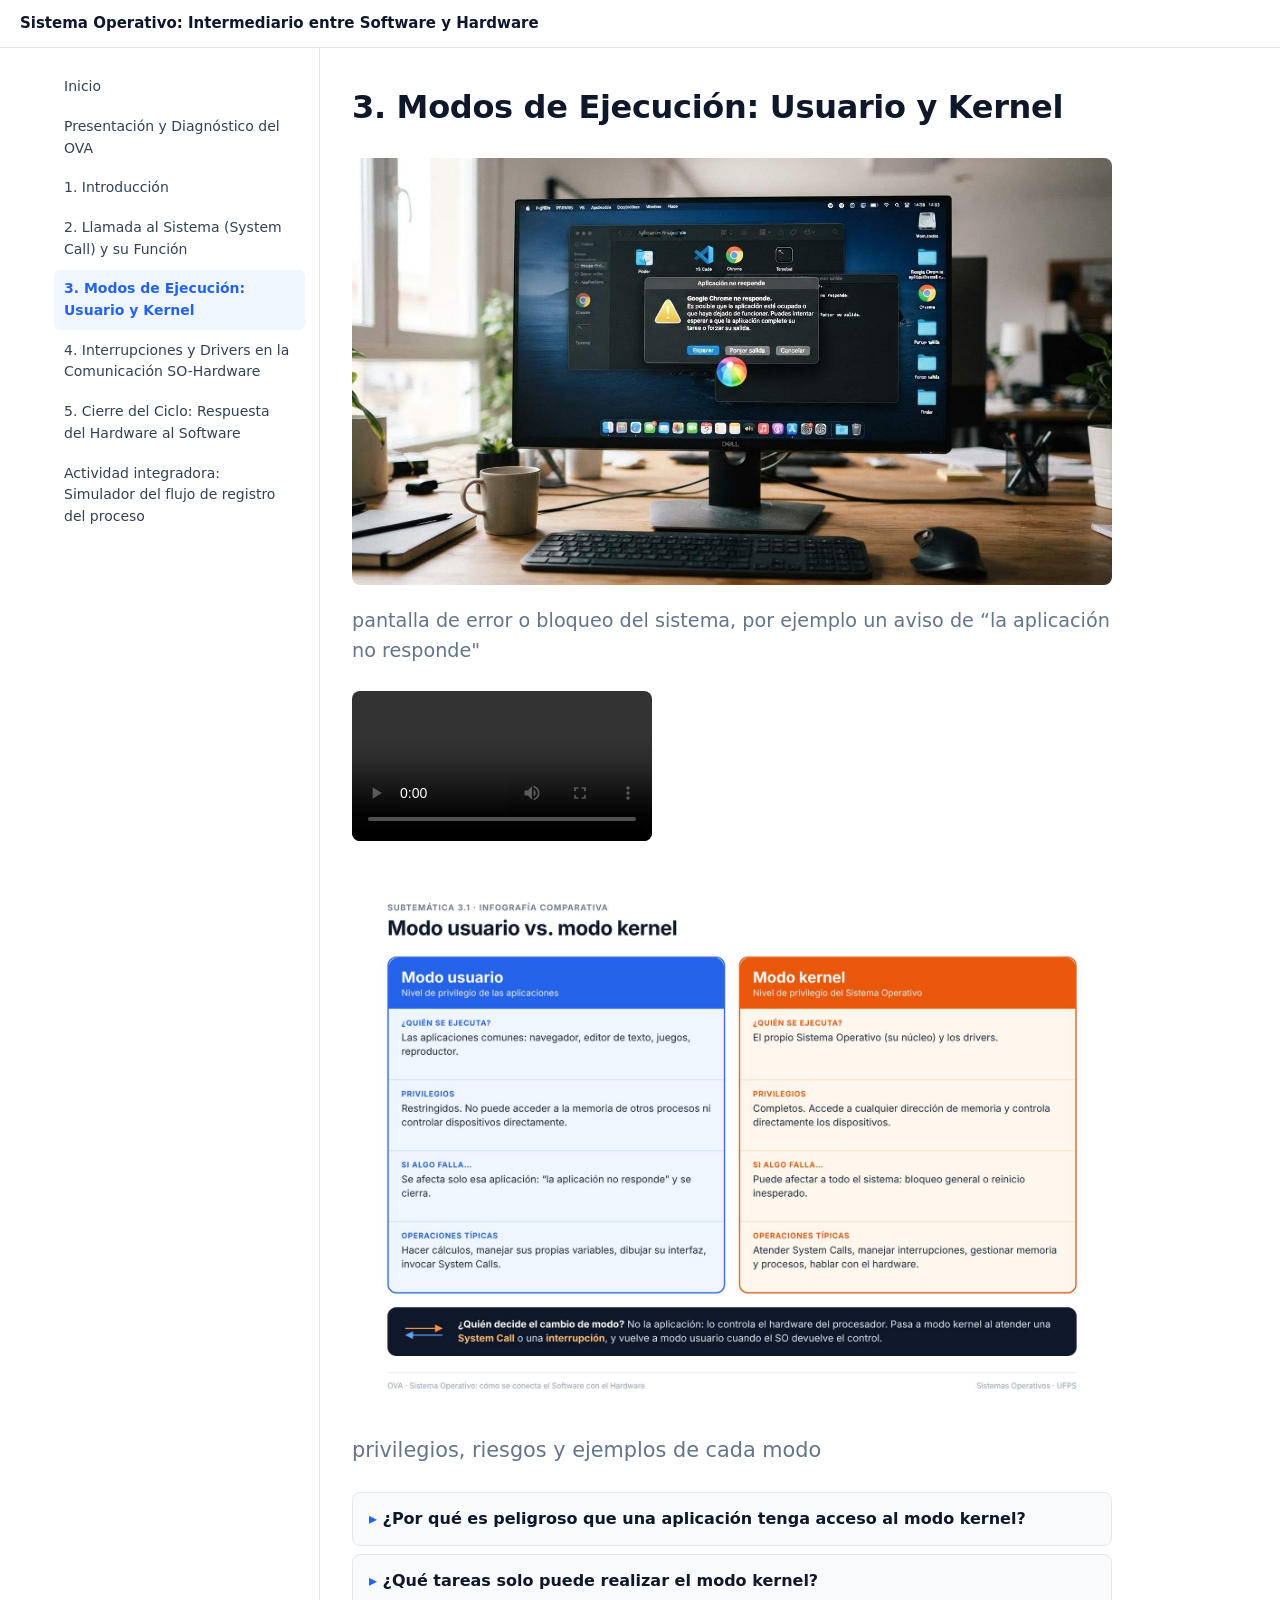
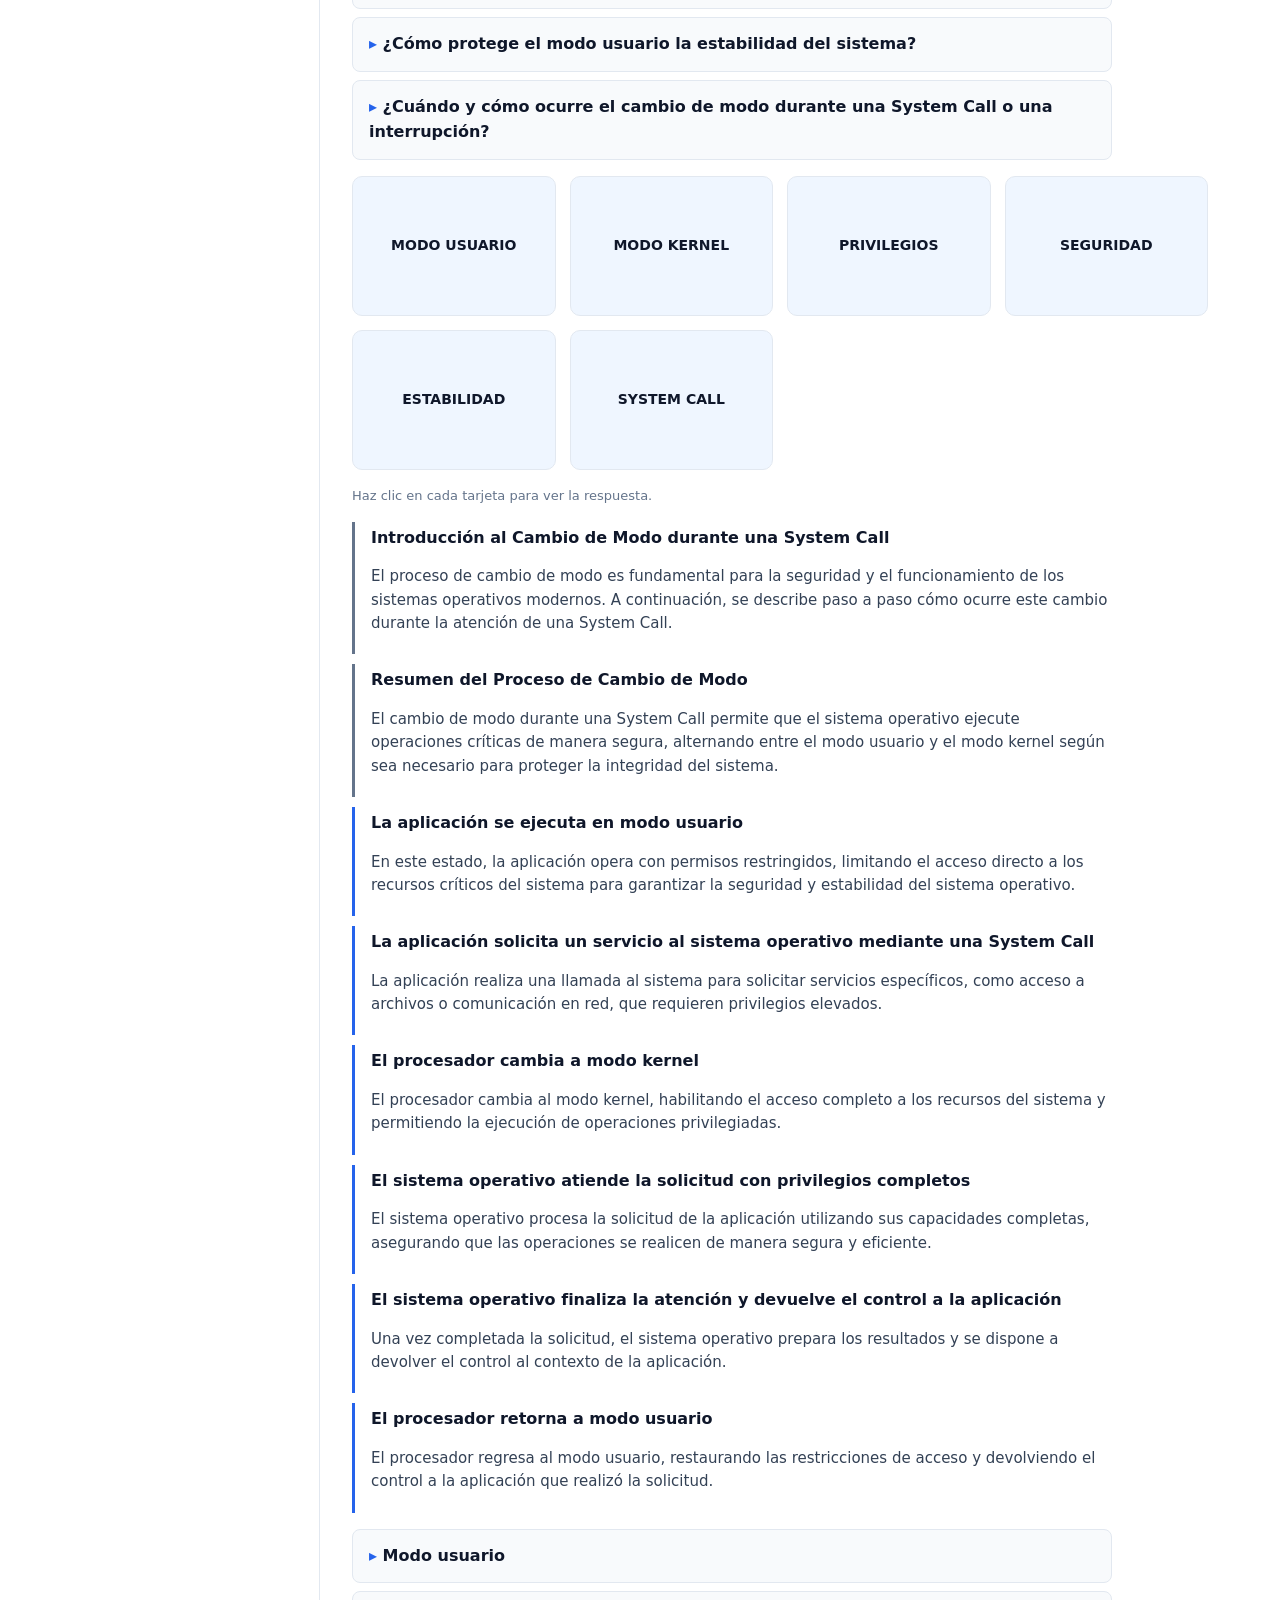
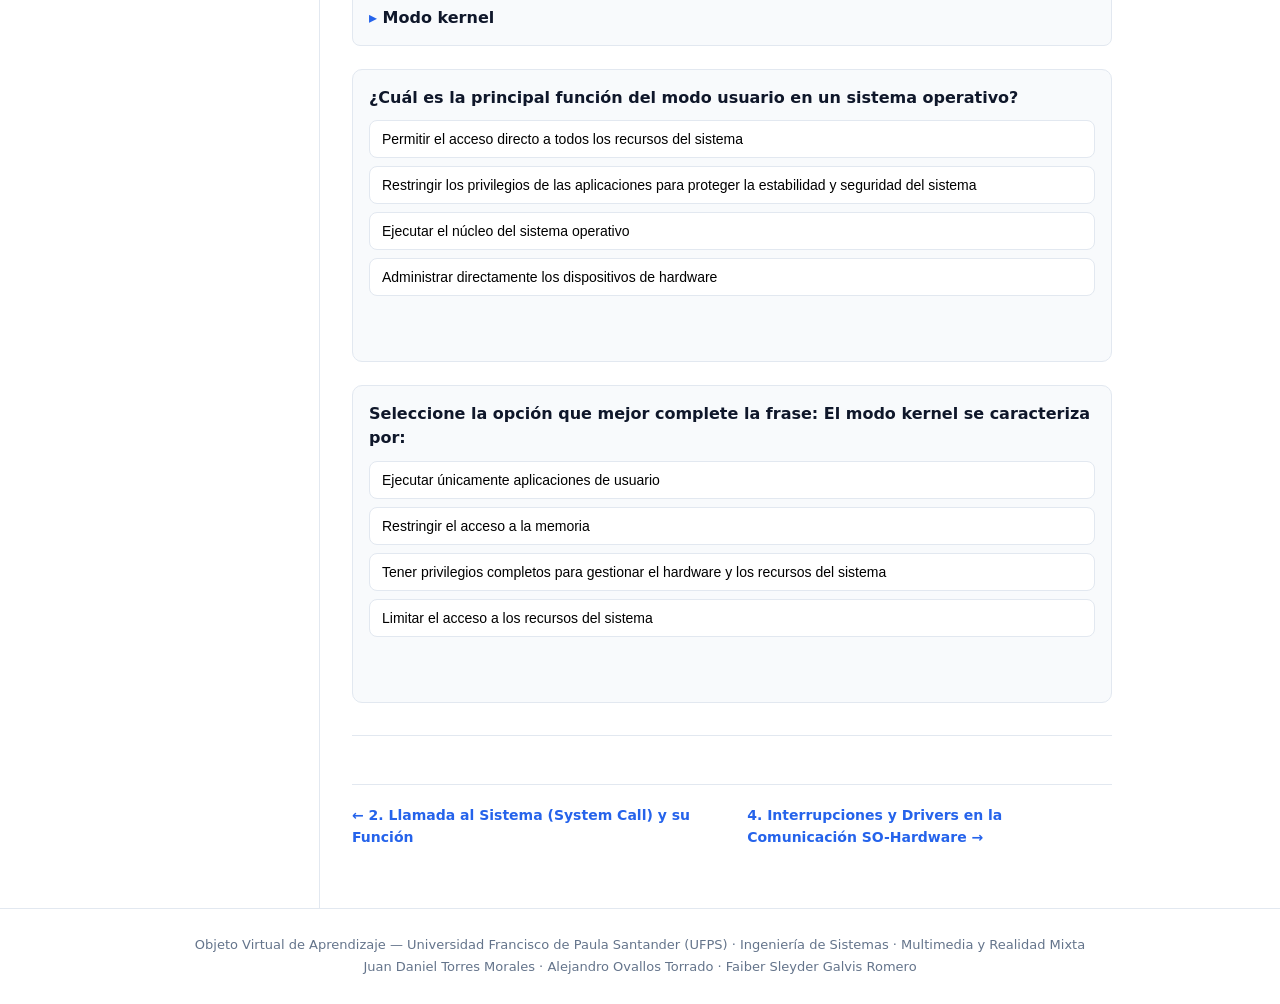
==== 03-3-modos-de-ejecuci-n-usuario-y-kernel.html @ 34ed901c "Add files via upload" ====
<!doctype html>
<html lang="es">
<head>
<meta charset="utf-8">
<meta name="viewport" content="width=device-width, initial-scale=1">
<title>3. Modos de Ejecución: Usuario y Kernel — Sistema Operativo: Intermediario entre Software y Hardware</title>
<link rel="stylesheet" href="style.css">
<script src="app.js"></script>
</head>
<body>
<header class="site-header">
  <a class="brand" href="index.html">Sistema Operativo: Intermediario entre Software y Hardware</a>
  <button class="nav-toggle" onclick="document.querySelector('.site-nav').classList.toggle('open')" aria-label="Menú">☰</button>
</header>
<div class="layout">
<nav class="site-nav">
  <ol>
  <li><a href="index.html">Inicio</a></li>
<li><a href="00-presentaci-n-y-diagn-stico-del-ova.html">Presentación y Diagnóstico del OVA</a></li>
<li><a href="01-1-introducci-n.html">1. Introducción</a></li>
<li><a href="02-2-llamada-al-sistema-system-call-y-su-fu.html">2. Llamada al Sistema (System Call) y su Función</a></li>
<li class="active"><a href="03-3-modos-de-ejecuci-n-usuario-y-kernel.html">3. Modos de Ejecución: Usuario y Kernel</a></li>
<li><a href="04-4-interrupciones-y-drivers-en-la-comunic.html">4. Interrupciones y Drivers en la Comunicación SO-Hardware</a></li>
<li><a href="05-5-cierre-del-ciclo-respuesta-del-hardwar.html">5. Cierre del Ciclo: Respuesta del Hardware al Software</a></li>
<li><a href="06-actividad-integradora-simulador-del-fluj.html">Actividad integradora: Simulador del flujo de registro del proceso</a></li>
  </ol>
</nav>
<main class="content">
<h1>3. Modos de Ejecución: Usuario y Kernel</h1>
<div class="text-block"></div>
<div class="text-block"></div>

<figure class="course-image">
  <img src="pantalla-de-error-o-bloque.jpg" alt="" loading="lazy">
  <figcaption><div data-editor-id="80be1e26-0480-4015-9408-6c430635b188"><p><span style="font-size: 1.2rem">pantalla de error o bloqueo del sistema, por ejemplo un aviso de “la aplicación no responde"</span></p></div></figcaption>
</figure>

<figure class="course-video">
  <video controls preload="metadata">
    <source src="" type="video/mp4">
    Tu navegador no soporta video HTML5.
  </video>
  <figcaption></figcaption>
</figure>
<div class="text-block"></div>

<figure class="course-image">
  <img src="3-1_infografia_modo_usuari.jpg" alt="" loading="lazy">
  <figcaption><div data-editor-id="3e88fa2a-dd60-423c-ace6-d6fda28acd31"><p><span style="font-size: 1.3rem">privilegios, riesgos y ejemplos de cada modo</span></p></div></figcaption>
</figure>
<div class="text-block"></div>
<div class="text-block"></div>
<div class="accordion">

<details class="accordion-item">
  <summary>¿Por qué es peligroso que una aplicación tenga acceso al modo kernel?</summary>
  <div class="accordion-body"><p>El modo kernel es un nivel privilegiado de operación en un sistema operativo que permite acceso directo a los recursos de hardware y memoria. Si una aplicación no confiable obtiene acceso a este modo, podría realizar cambios no autorizados, comprometer la seguridad del sistema o causar fallos críticos. Por esta razón, los sistemas operativos modernos implementan estrictos controles para limitar el acceso al modo kernel.</p><p></p><p>Además, el acceso no controlado al modo kernel podría permitir a un atacante ejecutar código malicioso con privilegios elevados. Esto podría resultar en la exposición de datos sensibles o en la interrupción de servicios esenciales. Por lo tanto, es crucial mantener una separación clara entre el modo usuario y el modo kernel para garantizar la estabilidad y seguridad del sistema.</p></div>
</details>

<details class="accordion-item">
  <summary>¿Qué tareas solo puede realizar el modo kernel?</summary>
  <div class="accordion-body"><p>El modo kernel es responsable de gestionar las operaciones críticas del sistema operativo. Esto incluye la administración de la memoria, la gestión de procesos y la comunicación con dispositivos de hardware. Estas tareas requieren un acceso privilegiado para garantizar que se realicen de manera segura y eficiente.</p><p></p><p>Además, el modo kernel maneja las interrupciones del sistema y las llamadas al sistema (system calls) realizadas por las aplicaciones en modo usuario. Estas funciones son esenciales para el funcionamiento del sistema y no pueden ser realizadas directamente por aplicaciones en modo usuario debido a las restricciones de seguridad.</p></div>
</details>

<details class="accordion-item">
  <summary>¿Cómo protege el modo usuario la estabilidad del sistema?</summary>
  <div class="accordion-body"><p>El modo usuario limita las capacidades de las aplicaciones para interactuar directamente con el hardware y los recursos críticos del sistema. Esto previene que errores en las aplicaciones afecten la estabilidad general del sistema operativo. Al operar en un entorno restringido, las aplicaciones no pueden realizar cambios no autorizados en el sistema.</p><p></p><p>Además, el modo usuario permite que el sistema operativo controle y supervise las acciones de las aplicaciones. Si una aplicación intenta realizar una operación no permitida, el sistema operativo puede intervenir y evitar posibles daños. Esto ayuda a mantener un entorno de ejecución seguro y estable para todas las aplicaciones.</p></div>
</details>

<details class="accordion-item">
  <summary>¿Cuándo y cómo ocurre el cambio de modo durante una System Call o una interrupción?</summary>
  <div class="accordion-body"><p>El cambio de modo de usuario a modo kernel ocurre cuando una aplicación realiza una llamada al sistema (system call) o cuando se produce una interrupción de hardware. Durante este proceso, el sistema operativo transfiere el control al kernel para manejar la solicitud o interrupción de manera segura.</p><p></p><p>Este cambio implica guardar el estado actual del procesador y cargar un nuevo contexto de ejecución con privilegios elevados. Una vez que el kernel completa la tarea requerida, el sistema vuelve al modo usuario, restaurando el estado anterior del procesador. Este mecanismo asegura que las operaciones críticas se realicen de manera controlada y sin comprometer la seguridad del sistema.</p></div>
</details>
</div>
<div class="text-block"></div>
<div class="flashcard-grid">

<div class="flashcard" tabindex="0" onclick="this.classList.toggle('flipped')">
  <div class="flashcard-inner">
    <div class="flashcard-face flashcard-front"><strong>MODO USUARIO</strong></div>
    <div class="flashcard-face flashcard-back"><p>Modo de operación del sistema operativo donde las aplicaciones se ejecutan con permisos limitados. Ejemplo: Ejecutar un navegador web.</p></div>
  </div>
</div>

<div class="flashcard" tabindex="0" onclick="this.classList.toggle('flipped')">
  <div class="flashcard-inner">
    <div class="flashcard-face flashcard-front"><strong>MODO KERNEL</strong></div>
    <div class="flashcard-face flashcard-back"><p>Modo de operación con acceso completo al hardware y recursos del sistema. Ejemplo: Gestión de memoria por el sistema operativo.</p></div>
  </div>
</div>

<div class="flashcard" tabindex="0" onclick="this.classList.toggle('flipped')">
  <div class="flashcard-inner">
    <div class="flashcard-face flashcard-front"><strong>PRIVILEGIOS</strong></div>
    <div class="flashcard-face flashcard-back"><p>Niveles de acceso asignados a procesos o usuarios para proteger recursos. Ejemplo: Un usuario estándar no puede instalar software.</p></div>
  </div>
</div>

<div class="flashcard" tabindex="0" onclick="this.classList.toggle('flipped')">
  <div class="flashcard-inner">
    <div class="flashcard-face flashcard-front"><strong>SEGURIDAD</strong></div>
    <div class="flashcard-face flashcard-back"><p>Medidas implementadas para proteger datos y recursos del sistema. Ejemplo: Uso de contraseñas para acceder al sistema.</p></div>
  </div>
</div>

<div class="flashcard" tabindex="0" onclick="this.classList.toggle('flipped')">
  <div class="flashcard-inner">
    <div class="flashcard-face flashcard-front"><strong>ESTABILIDAD</strong></div>
    <div class="flashcard-face flashcard-back"><p>Capacidad del sistema para operar sin fallos. Ejemplo: Un servidor que funciona continuamente sin interrupciones.</p></div>
  </div>
</div>

<div class="flashcard" tabindex="0" onclick="this.classList.toggle('flipped')">
  <div class="flashcard-inner">
    <div class="flashcard-face flashcard-front"><strong>SYSTEM CALL</strong></div>
    <div class="flashcard-face flashcard-back"><p>Interfaz que permite a las aplicaciones solicitar servicios al sistema operativo. Ejemplo: Abrir un archivo desde un programa.</p></div>
  </div>
</div>
</div>
<p class="hint">Haz clic en cada tarjeta para ver la respuesta.</p>
<div class="process">

<div class="process-item process-intro">
  <h4>Introducción al Cambio de Modo durante una System Call</h4>
  <div><p>El proceso de cambio de modo es fundamental para la seguridad y el funcionamiento de los sistemas operativos modernos. A continuación, se describe paso a paso cómo ocurre este cambio durante la atención de una System Call.</p></div>
</div>

<div class="process-item process-summary">
  <h4>Resumen del Proceso de Cambio de Modo</h4>
  <div><p>El cambio de modo durante una System Call permite que el sistema operativo ejecute operaciones críticas de manera segura, alternando entre el modo usuario y el modo kernel según sea necesario para proteger la integridad del sistema.</p></div>
</div>

<div class="process-item process-step">
  <h4>La aplicación se ejecuta en modo usuario</h4>
  <div><p>En este estado, la aplicación opera con permisos restringidos, limitando el acceso directo a los recursos críticos del sistema para garantizar la seguridad y estabilidad del sistema operativo.</p></div>
</div>

<div class="process-item process-step">
  <h4>La aplicación solicita un servicio al sistema operativo mediante una System Call</h4>
  <div><p>La aplicación realiza una llamada al sistema para solicitar servicios específicos, como acceso a archivos o comunicación en red, que requieren privilegios elevados.</p></div>
</div>

<div class="process-item process-step">
  <h4>El procesador cambia a modo kernel</h4>
  <div><p>El procesador cambia al modo kernel, habilitando el acceso completo a los recursos del sistema y permitiendo la ejecución de operaciones privilegiadas.</p></div>
</div>

<div class="process-item process-step">
  <h4>El sistema operativo atiende la solicitud con privilegios completos</h4>
  <div><p>El sistema operativo procesa la solicitud de la aplicación utilizando sus capacidades completas, asegurando que las operaciones se realicen de manera segura y eficiente.</p></div>
</div>

<div class="process-item process-step">
  <h4>El sistema operativo finaliza la atención y devuelve el control a la aplicación</h4>
  <div><p>Una vez completada la solicitud, el sistema operativo prepara los resultados y se dispone a devolver el control al contexto de la aplicación.</p></div>
</div>

<div class="process-item process-step">
  <h4>El procesador retorna a modo usuario</h4>
  <div><p>El procesador regresa al modo usuario, restaurando las restricciones de acceso y devolviendo el control a la aplicación que realizó la solicitud.</p></div>
</div>
</div>
<div class="text-block"></div>
<div class="accordion">

<details class="accordion-item">
  <summary>Modo usuario</summary>
  <div class="accordion-body"><p>El modo usuario es un entorno de operación en el que las aplicaciones y programas se ejecutan con permisos limitados. Esto asegura que las acciones realizadas por el software no interfieran con el núcleo del sistema operativo, proporcionando una capa de seguridad adicional.</p><p></p><p>En este modo, los procesos tienen acceso restringido al hardware y a los recursos críticos del sistema. Esto permite que el sistema operativo mantenga la estabilidad y prevenga que errores en las aplicaciones afecten el funcionamiento general del sistema.</p></div>
</details>

<details class="accordion-item">
  <summary>Modo kernel</summary>
  <div class="accordion-body"><p>El modo kernel es un entorno de operación donde el sistema operativo tiene acceso completo a todos los recursos del hardware. En este modo, se ejecutan las funciones críticas del sistema, como la gestión de memoria, el control de dispositivos y la administración de procesos.</p><p></p><p>Este modo permite que el sistema operativo interactúe directamente con el hardware, lo que es esencial para realizar tareas de bajo nivel. Sin embargo, también implica que cualquier error en este nivel puede tener consecuencias graves para la estabilidad del sistema.</p></div>
</details>
</div>
<div class="text-block"></div>
<div class="kc-wrap">
<div class="kc" data-qtype="mc"><p class="kc-title">¿Cuál es la principal función del modo usuario en un sistema operativo?</p><div class="kc-answers">
<button type="button" class="kc-answer" data-correct="false" data-feedback="Esta opción es incorrecta porque el modo usuario restringe el acceso directo a los recursos del sistema para proteger la seguridad y estabilidad." onclick="checkAnswer(this)">Permitir el acceso directo a todos los recursos del sistema</button>
<button type="button" class="kc-answer" data-correct="true" data-feedback="Esta es la respuesta correcta. El modo usuario limita los privilegios de las aplicaciones para evitar que acciones maliciosas o errores afecten la estabilidad y seguridad del sistema." onclick="checkAnswer(this)">Restringir los privilegios de las aplicaciones para proteger la estabilidad y seguridad del sistema</button>
<button type="button" class="kc-answer" data-correct="false" data-feedback="Esta opción es incorrecta porque el núcleo del sistema operativo se ejecuta en modo núcleo, no en modo usuario." onclick="checkAnswer(this)">Ejecutar el núcleo del sistema operativo</button>
<button type="button" class="kc-answer" data-correct="false" data-feedback="Esta opción es incorrecta porque la administración directa del hardware es responsabilidad del modo núcleo, no del modo usuario." onclick="checkAnswer(this)">Administrar directamente los dispositivos de hardware</button>
<p class="kc-feedback" aria-live="polite"></p></div></div>
</div>
<div class="kc-wrap">
<div class="kc" data-qtype="mc"><p class="kc-title">Seleccione la opción que mejor complete la frase: El modo kernel se caracteriza por:</p><div class="kc-answers">
<button type="button" class="kc-answer" data-correct="false" data-feedback="Esta opción es incorrecta porque el modo kernel ejecuta código privilegiado del sistema operativo, no aplicaciones de usuario." onclick="checkAnswer(this)">Ejecutar únicamente aplicaciones de usuario</button>
<button type="button" class="kc-answer" data-correct="false" data-feedback="Esta opción es incorrecta porque el modo kernel tiene acceso completo a la memoria, no la restringe." onclick="checkAnswer(this)">Restringir el acceso a la memoria</button>
<button type="button" class="kc-answer" data-correct="true" data-feedback="Esta opción es correcta porque el modo kernel permite al sistema operativo controlar directamente el hardware y todos los recursos del sistema." onclick="checkAnswer(this)">Tener privilegios completos para gestionar el hardware y los recursos del sistema</button>
<button type="button" class="kc-answer" data-correct="false" data-feedback="Esta opción es incorrecta porque el modo kernel no limita el acceso, sino que tiene acceso total a los recursos del sistema." onclick="checkAnswer(this)">Limitar el acceso a los recursos del sistema</button>
<p class="kc-feedback" aria-live="polite"></p></div></div>
</div>
<div class="text-block"></div>
<hr>
<div class="text-block"></div>
<div class="prevnext">
<a class="prev" href="02-2-llamada-al-sistema-system-call-y-su-fu.html">← 2. Llamada al Sistema (System Call) y su Función</a>
<a class="next" href="04-4-interrupciones-y-drivers-en-la-comunic.html">4. Interrupciones y Drivers en la Comunicación SO-Hardware →</a>
</div>
</main>
</div>
<footer class="site-footer">
  <p>Objeto Virtual de Aprendizaje — Universidad Francisco de Paula Santander (UFPS) · Ingeniería de Sistemas · Multimedia y Realidad Mixta</p>
  <p>Juan Daniel Torres Morales · Alejandro Ovallos Torrado · Faiber Sleyder Galvis Romero</p>
</footer>
</body>
</html>
---- style.css ----
:root{
  --ink:#0F172A; --ink2:#334155; --mute:#64748B; --line:#E2E8F0; --bg:#FFFFFF; --soft:#F8FAFC;
  --accent:#2563EB; --accent-soft:#EFF6FF; --good:#059669; --bad:#DC2626;
}
*{box-sizing:border-box}
html,body{margin:0;background:var(--bg);color:var(--ink);font-family:"Segoe UI",Inter,system-ui,-apple-system,Roboto,Arial,sans-serif;line-height:1.55}
a{color:var(--accent)}
img,video{max-width:100%;height:auto;border-radius:8px}
h1{font-size:clamp(22px,3.4vw,32px);margin:.2em 0 .5em;letter-spacing:-.01em}
h4{margin:0 0 .3em}

.site-header{display:flex;align-items:center;justify-content:space-between;padding:12px 20px;border-bottom:1px solid var(--line);position:sticky;top:0;background:#fff;z-index:20}
.site-header .brand{font-weight:700;color:var(--ink);text-decoration:none;font-size:15px}
.nav-toggle{display:none;background:none;border:1px solid var(--line);border-radius:6px;font-size:18px;padding:4px 10px;cursor:pointer}

.layout{display:flex;max-width:1200px;margin:0 auto}
.site-nav{width:280px;flex:0 0 280px;border-right:1px solid var(--line);padding:20px 14px;min-height:calc(100vh - 54px)}
.site-nav ol{list-style:none;margin:0;padding:0;counter-reset:lesson}
.site-nav li{margin-bottom:2px}
.site-nav a{display:block;padding:8px 10px;border-radius:6px;text-decoration:none;color:var(--ink2);font-size:14px}
.site-nav li.active a{background:var(--accent-soft);color:var(--accent);font-weight:600}
.site-nav a:hover{background:var(--soft)}

.content{flex:1;min-width:0;padding:28px 32px 60px}
.course-description{color:var(--ink2);font-size:16px;max-width:760px}
.course-description p{margin:0 0 1em}

.lesson-grid{display:grid;grid-template-columns:repeat(auto-fill,minmax(260px,1fr));gap:14px;margin-top:28px}
.lesson-card{display:flex;align-items:center;gap:14px;padding:16px;border:1px solid var(--line);border-radius:10px;text-decoration:none;color:var(--ink);transition:box-shadow .15s,border-color .15s}
.lesson-card:hover{box-shadow:0 4px 14px rgba(15,23,42,.08);border-color:var(--accent)}
.lesson-number{font-weight:800;font-size:20px;color:var(--accent);min-width:34px}
.lesson-title{font-weight:600;font-size:15px}

.text-block{max-width:760px;font-size:16px;color:var(--ink2)}
.text-block p{margin:0 0 1em}

figure.course-image,figure.course-video{max-width:760px;margin:1.6em 0}
figure figcaption{color:var(--mute);font-size:13px;margin-top:.5em}

hr{border:none;border-top:1px solid var(--line);margin:2em 0;max-width:760px}

.accordion{max-width:760px;margin:1em 0}
.accordion-item{border:1px solid var(--line);border-radius:8px;margin-bottom:8px;padding:2px 16px;background:var(--soft)}
.accordion-item summary{cursor:pointer;font-weight:600;padding:12px 0;list-style:none}
.accordion-item summary::-webkit-details-marker{display:none}
.accordion-item summary:before{content:"▸ ";color:var(--accent)}
.accordion-item[open] summary:before{content:"▾ "}
.accordion-body{padding:0 0 14px;color:var(--ink2)}
.placeholder{color:#B45309;background:#FFFBEB;border:1px dashed #F59E0B;border-radius:6px;padding:8px 10px;font-size:14px}

.flashcard-grid{display:grid;grid-template-columns:repeat(auto-fill,minmax(200px,1fr));gap:14px;max-width:900px;margin:1em 0}
.flashcard{perspective:1000px;height:140px;cursor:pointer}
.flashcard-inner{position:relative;width:100%;height:100%;transition:transform .5s;transform-style:preserve-3d}
.flashcard.flipped .flashcard-inner{transform:rotateY(180deg)}
.flashcard-face{position:absolute;inset:0;backface-visibility:hidden;border-radius:10px;border:1px solid var(--line);display:flex;align-items:center;justify-content:center;text-align:center;padding:12px;font-size:14px}
.flashcard-front{background:var(--accent-soft)}
.flashcard-back{background:var(--soft);transform:rotateY(180deg);color:var(--ink2)}
.hint{color:var(--mute);font-size:13px}

.process{max-width:760px;margin:1em 0;display:flex;flex-direction:column;gap:10px}
.process-item{border-left:3px solid var(--accent);padding:4px 0 4px 16px}
.process-item.process-intro,.process-item.process-summary{border-left-color:var(--mute)}
.process-item div{color:var(--ink2);font-size:15px}

.kc{max-width:760px;margin:1.4em 0;padding:16px;border:1px solid var(--line);border-radius:10px;background:var(--soft)}
.kc-title{font-weight:700;margin:0 0 10px}
.kc-answers{display:flex;flex-direction:column;gap:8px}
.kc-answer{text-align:left;padding:10px 12px;border:1px solid var(--line);background:#fff;border-radius:8px;cursor:pointer;font-size:14px}
.kc-answer:hover{border-color:var(--accent)}
.kc-answer.correct{background:#ECFDF5;border-color:var(--good);color:#065F46}
.kc-answer.incorrect{background:#FEF2F2;border-color:var(--bad);color:#991B1B}
.kc-feedback{margin-top:10px;font-size:14px;color:var(--ink2);min-height:1.2em}

.match-wrap{display:flex;gap:24px;flex-wrap:wrap}
.match-terms,.match-defs{display:flex;flex-direction:column;gap:8px;flex:1;min-width:220px}
.match-term,.match-def{text-align:left;padding:9px 12px;border:1px solid var(--line);background:#fff;border-radius:8px;cursor:pointer;font-size:13.5px}
.match-term.selected,.match-def.selected{border-color:var(--accent);background:var(--accent-soft)}
.match-term.matched,.match-def.matched{border-color:var(--good);background:#ECFDF5;color:#065F46;cursor:default}

.embed-wrap{max-width:820px;margin:1.4em 0}
.embed-wrap iframe{border-radius:10px;border:1px solid var(--line)}
.embed-link{font-size:13px;margin-top:6px}

.prevnext{display:flex;justify-content:space-between;gap:12px;margin-top:48px;padding-top:20px;border-top:1px solid var(--line);max-width:760px}
.prevnext a{text-decoration:none;font-weight:600;font-size:14px;max-width:48%}

.site-footer{text-align:center;color:var(--mute);font-size:13px;padding:24px 20px;border-top:1px solid var(--line)}
.site-footer p{margin:2px 0}

@media (max-width: 860px){
  .nav-toggle{display:inline-block}
  .layout{flex-direction:column}
  .site-nav{width:100%;flex:none;border-right:none;border-bottom:1px solid var(--line);display:none;min-height:0}
  .site-nav.open{display:block}
  .content{padding:20px 18px 48px}
}
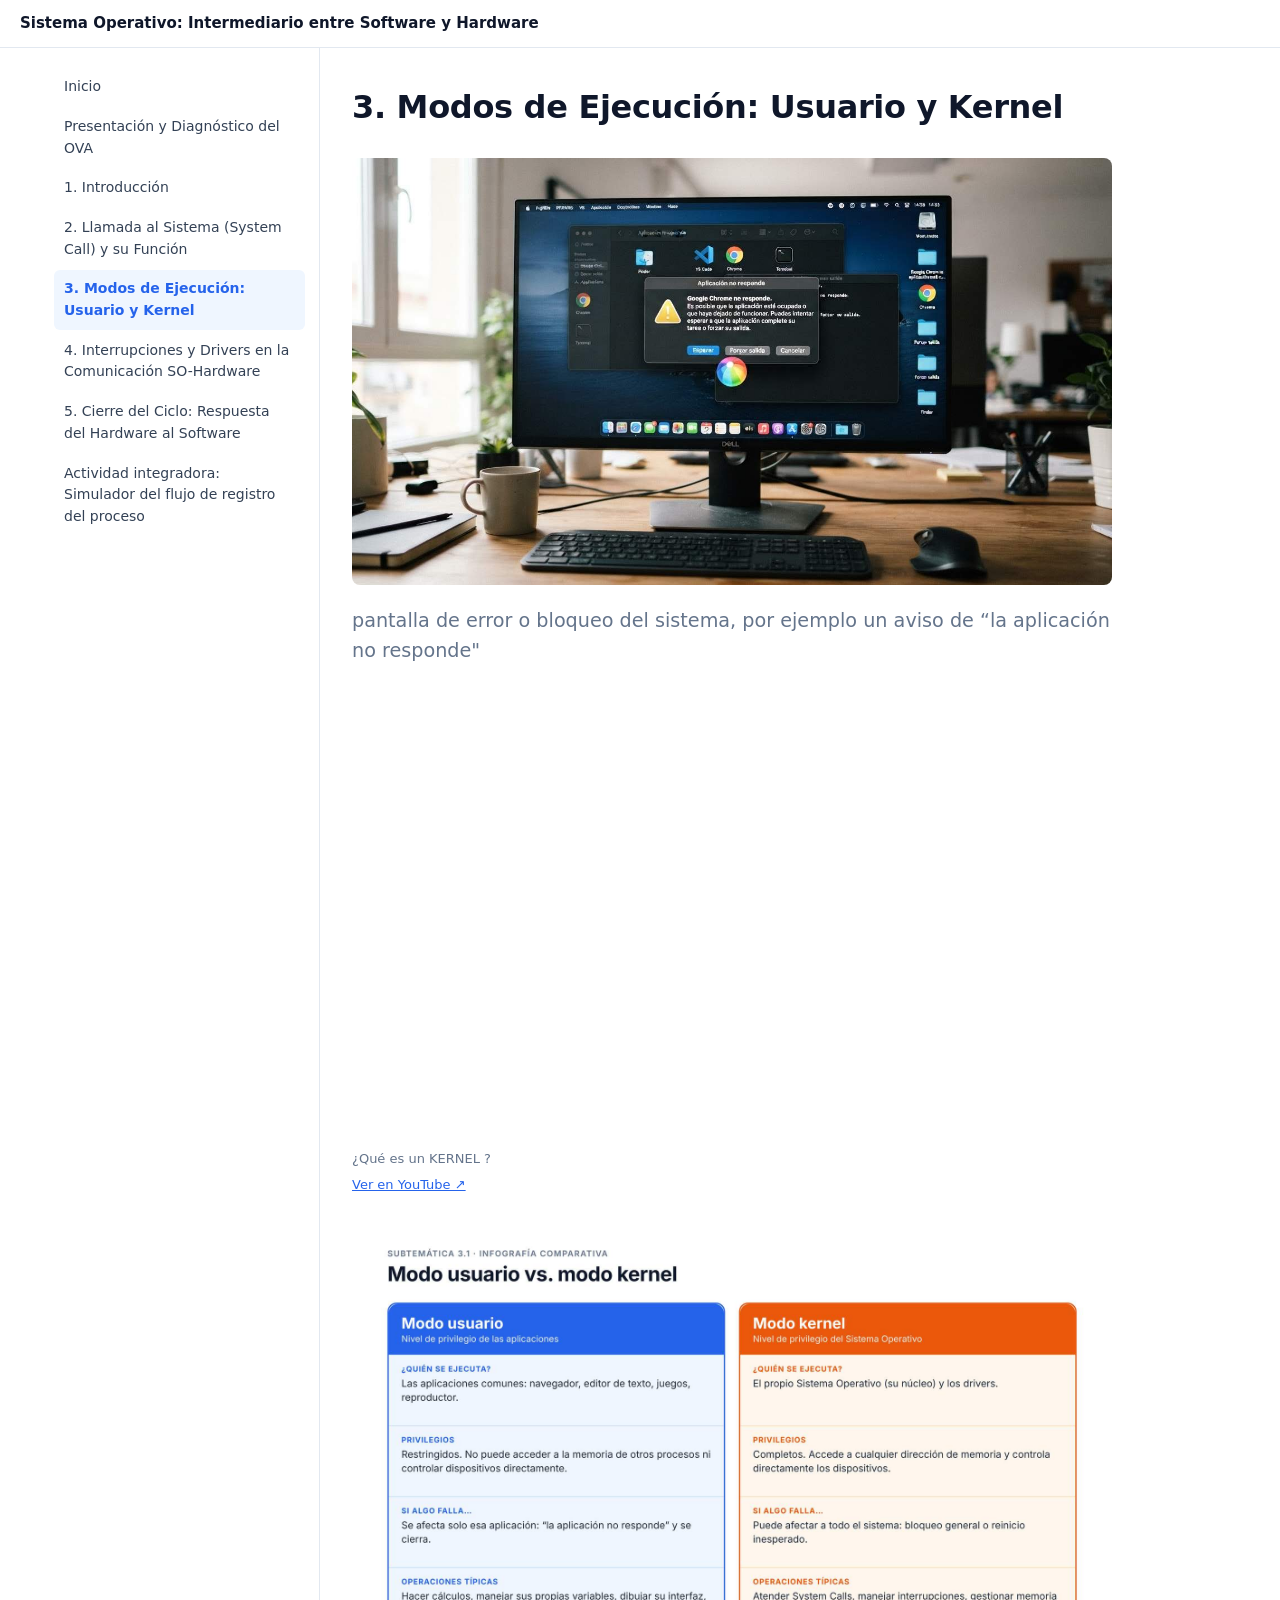
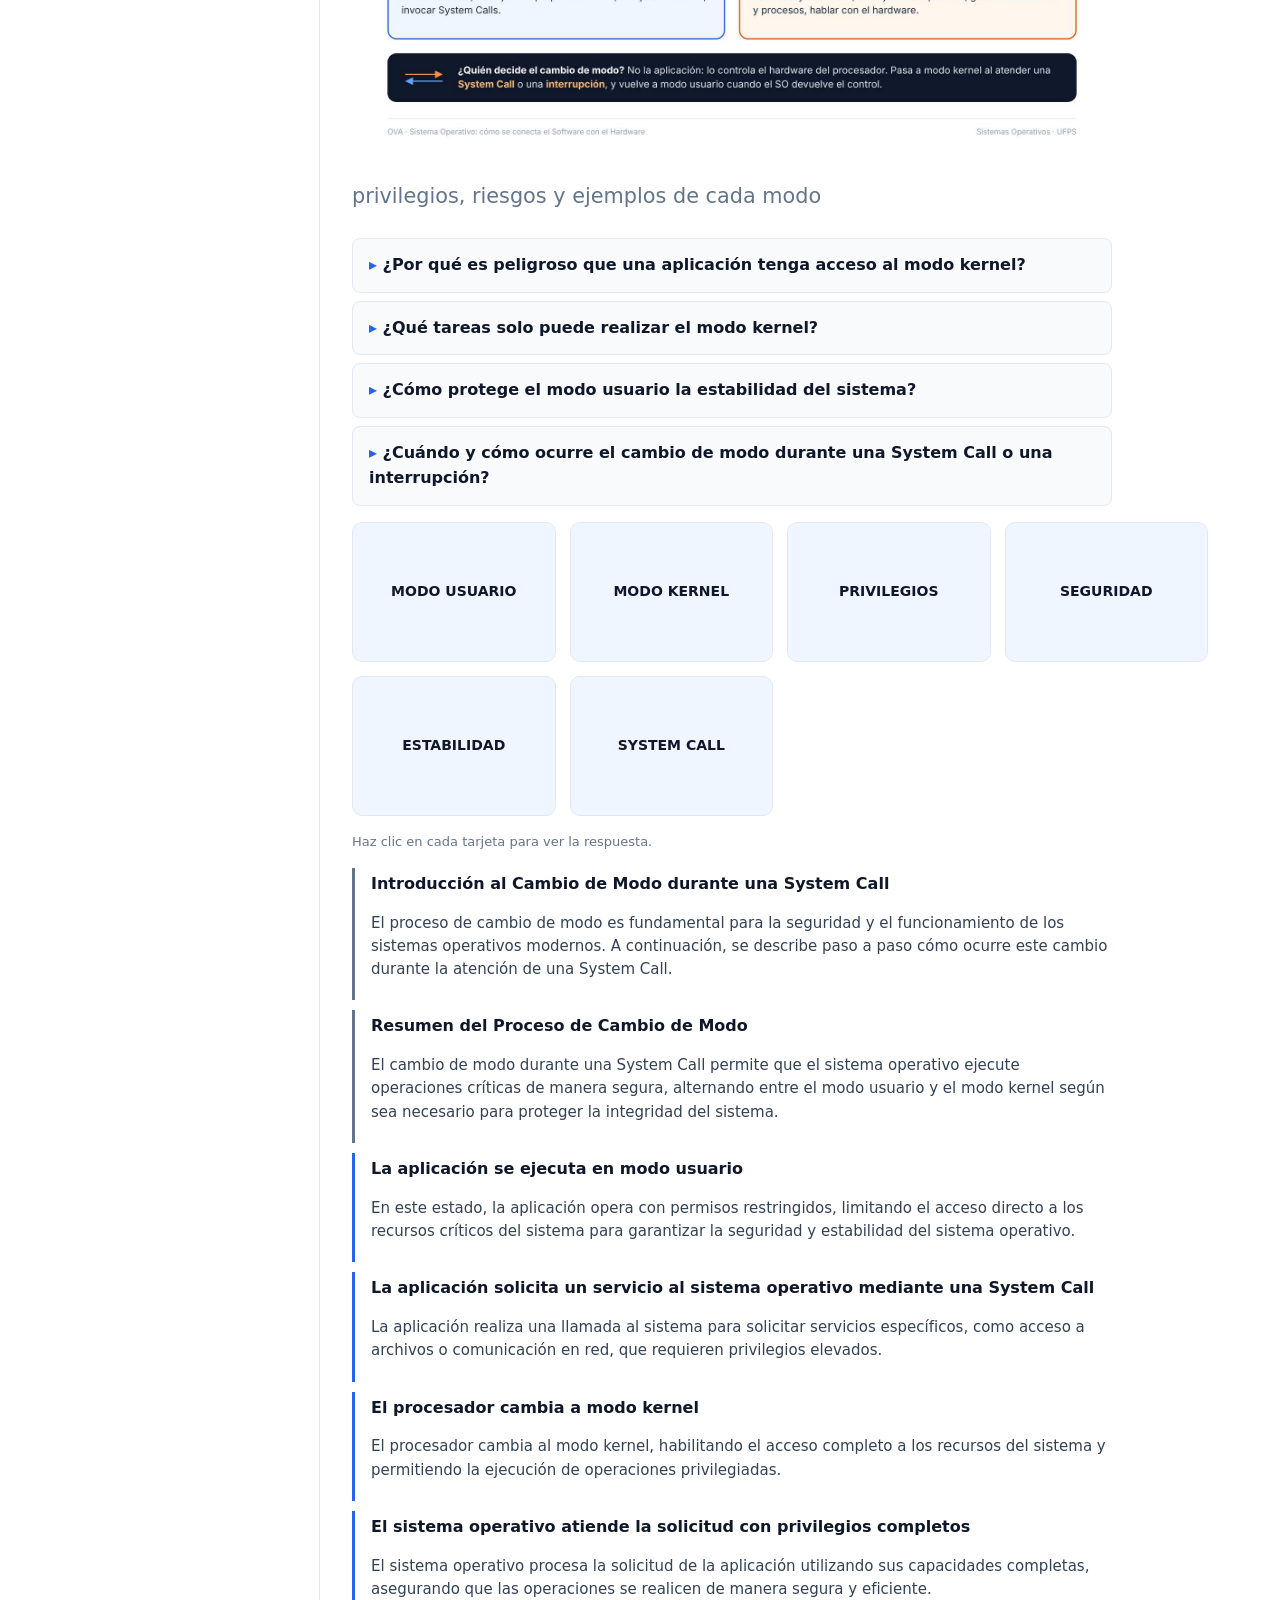
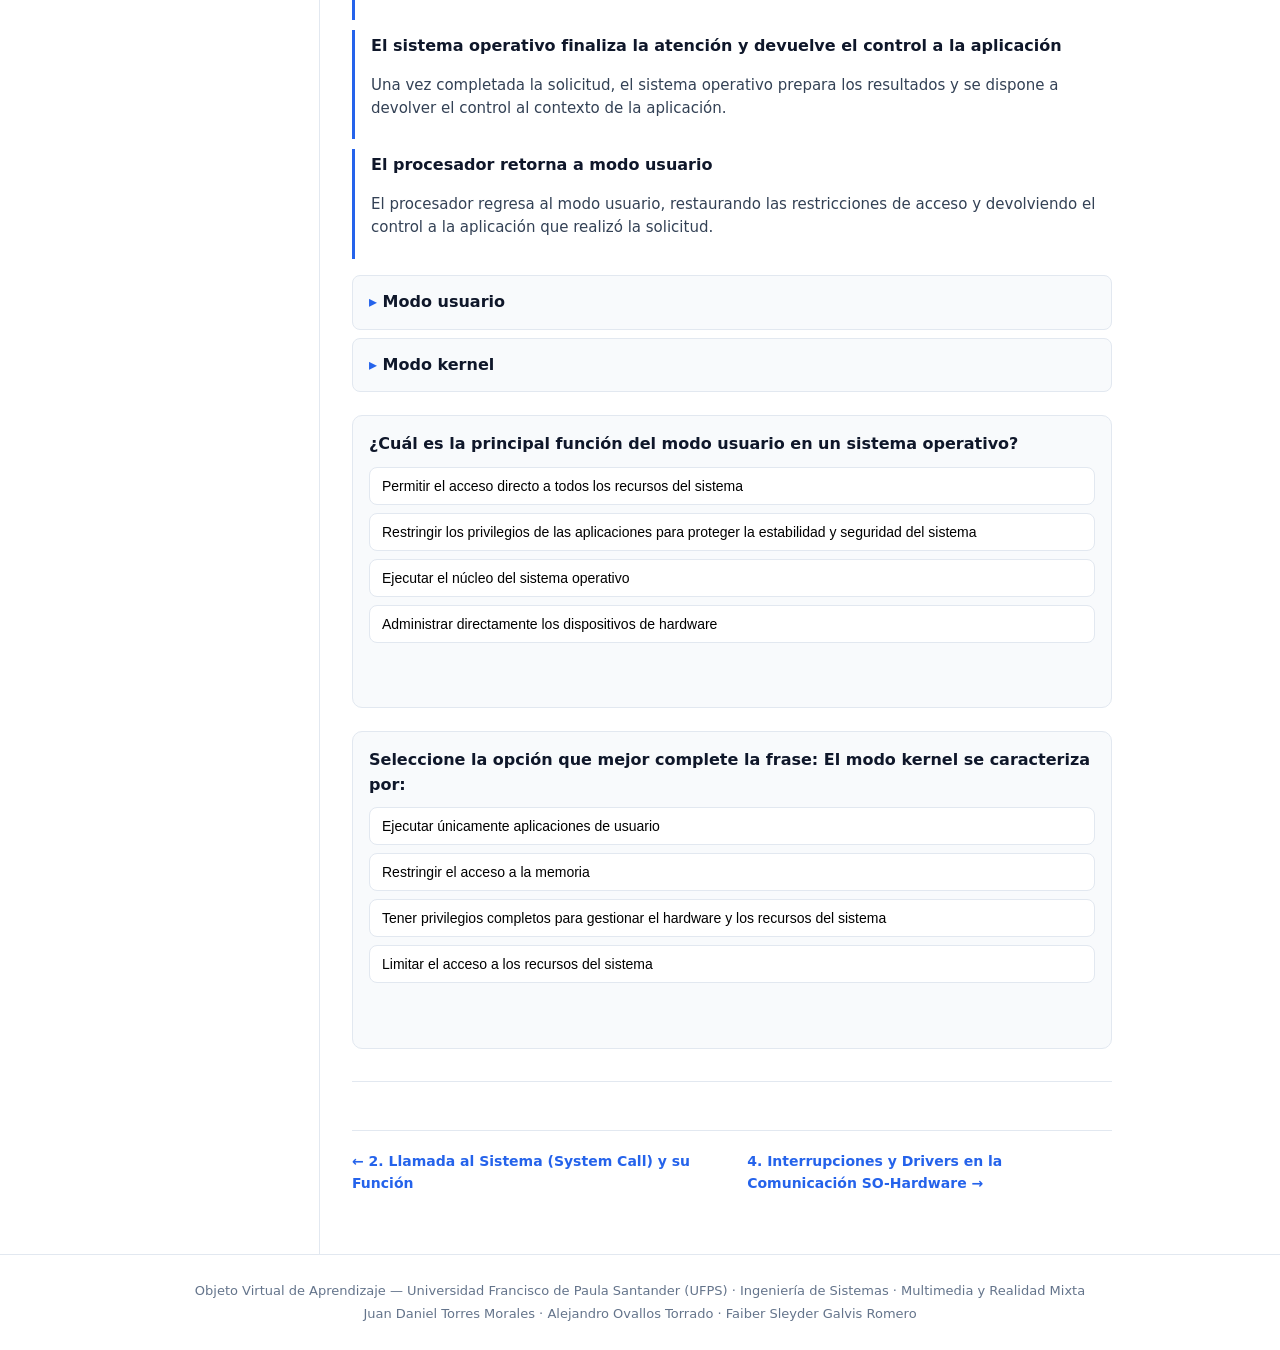
==== commit 7c83fe8f: "Add files via upload" ====
--- a/03-3-modos-de-ejecuci-n-usuario-y-kernel.html
+++ b/03-3-modos-de-ejecuci-n-usuario-y-kernel.html
@@ -36,11 +36,14 @@
 </figure>
 
 <figure class="course-video">
-  <video controls preload="metadata">
-    <source src="" type="video/mp4">
-    Tu navegador no soporta video HTML5.
-  </video>
-  <figcaption></figcaption>
+  <div class="embed-wrap" style="max-width:760px">
+    <iframe src="https://www.youtube-nocookie.com/embed/jI9q2KaXcCw" title="¿Qué es un KERNEL ?"
+      loading="lazy" style="width:100%;aspect-ratio:16/9;border:0;border-radius:8px"
+      allow="accelerometer; autoplay; clipboard-write; encrypted-media; gyroscope; picture-in-picture"
+      allowfullscreen></iframe>
+  </div>
+  <figcaption>¿Qué es un KERNEL ?</figcaption>
+  <p class="embed-link"><a href="https://youtu.be/jI9q2KaXcCw" target="_blank" rel="noopener">Ver en YouTube ↗</a></p>
 </figure>
 <div class="text-block"></div>
 
